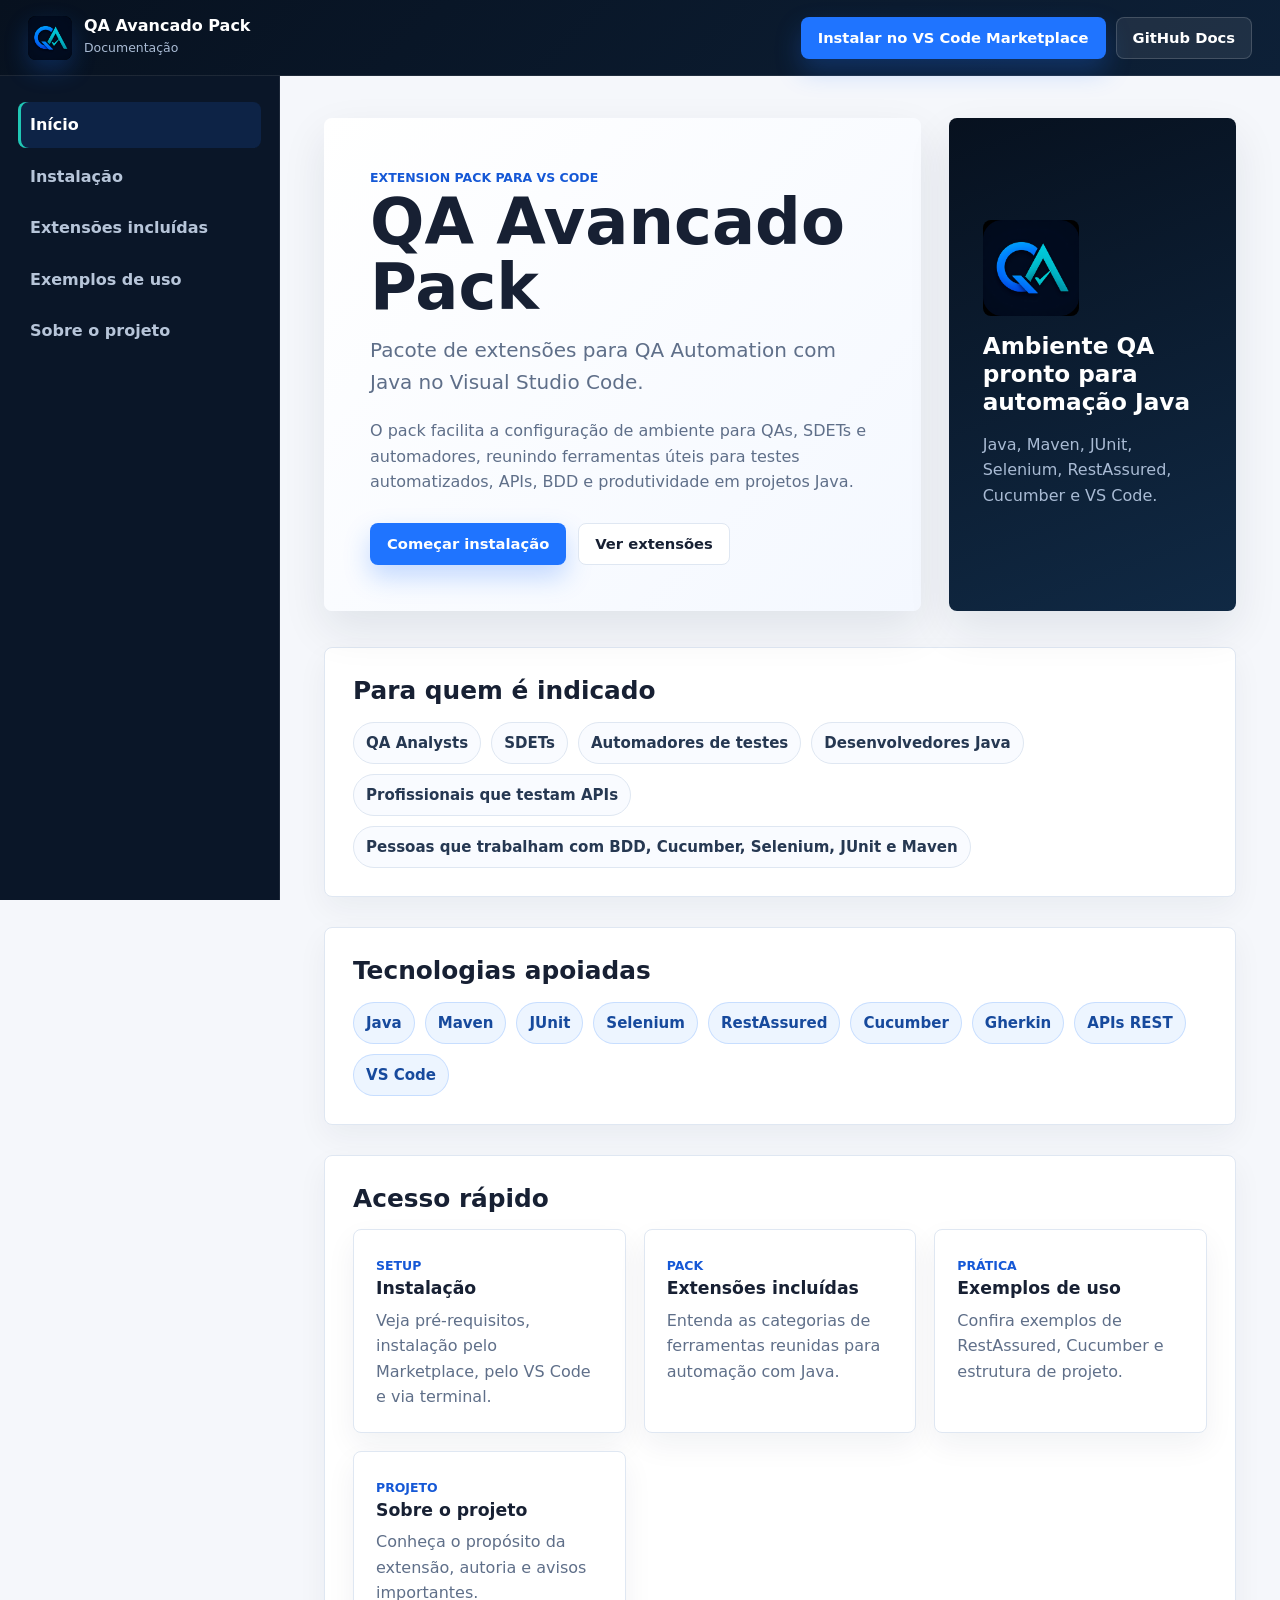
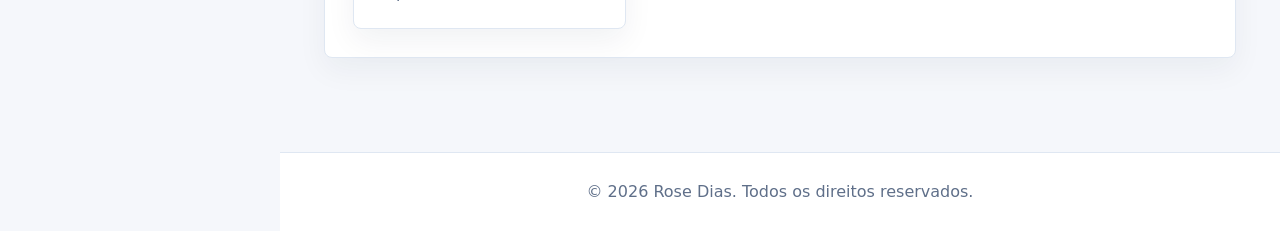
==== docs/index.html @ 57918c73 "site doc" ====
<!doctype html>
<html lang="pt-BR">
<head>
  <meta charset="utf-8">
  <meta name="viewport" content="width=device-width, initial-scale=1">
  <title>QA Avancado Pack | Documentação</title>
  <meta name="description" content="Documentação pública do QA Avancado Pack para Visual Studio Code.">
  <link rel="stylesheet" href="assets/style.css">
</head>
<body>
  <header class="site-header">
    <a class="brand" href="index.html" aria-label="QA Avancado Pack">
      <img src="assets/logo.png" alt="Logo QA Avancado Pack">
      <span>
        <strong>QA Avancado Pack</strong>
        <small>Documentação</small>
      </span>
    </a>
    <nav class="top-actions" aria-label="Links principais">
      <a class="btn btn-primary" href="https://marketplace.visualstudio.com/items?itemName=SEU-PUBLISHER.qa-pack" target="_blank" rel="noopener">Instalar no VS Code Marketplace</a>
      <a class="btn btn-secondary" href="https://github.com/SEU-USUARIO/qa-pack-docs" target="_blank" rel="noopener">GitHub Docs</a>
    </nav>
    <button class="menu-toggle" type="button" aria-label="Abrir menu" aria-expanded="false">Menu</button>
  </header>

  <aside class="sidebar" id="sidebar">
    <nav aria-label="Menu da documentação">
      <a href="index.html">Início</a>
      <a href="instalacao.html">Instalação</a>
      <a href="extensoes-incluidas.html">Extensões incluídas</a>
      <a href="exemplos-de-uso.html">Exemplos de uso</a>
      <a href="sobre.html">Sobre o projeto</a>
    </nav>
  </aside>

  <main class="main-content">
    <section class="hero">
      <div class="hero-copy">
        <span class="eyebrow">Extension Pack para VS Code</span>
        <h1>QA Avancado Pack</h1>
        <p class="lead">Pacote de extensões para QA Automation com Java no Visual Studio Code.</p>
        <p>O pack facilita a configuração de ambiente para QAs, SDETs e automadores, reunindo ferramentas úteis para testes automatizados, APIs, BDD e produtividade em projetos Java.</p>
        <div class="hero-actions">
          <a class="btn btn-primary" href="instalacao.html">Começar instalação</a>
          <a class="btn btn-ghost" href="extensoes-incluidas.html">Ver extensões</a>
        </div>
      </div>
      <div class="hero-panel" aria-label="Resumo do projeto">
        <img src="assets/logo.png" alt="">
        <strong>Ambiente QA pronto para automação Java</strong>
        <span>Java, Maven, JUnit, Selenium, RestAssured, Cucumber e VS Code.</span>
      </div>
    </section>

    <section class="content-section">
      <h2>Para quem é indicado</h2>
      <div class="tag-grid">
        <span>QA Analysts</span>
        <span>SDETs</span>
        <span>Automadores de testes</span>
        <span>Desenvolvedores Java</span>
        <span>Profissionais que testam APIs</span>
        <span>Pessoas que trabalham com BDD, Cucumber, Selenium, JUnit e Maven</span>
      </div>
    </section>

    <section class="content-section">
      <h2>Tecnologias apoiadas</h2>
      <div class="tech-list">
        <span>Java</span>
        <span>Maven</span>
        <span>JUnit</span>
        <span>Selenium</span>
        <span>RestAssured</span>
        <span>Cucumber</span>
        <span>Gherkin</span>
        <span>APIs REST</span>
        <span>VS Code</span>
      </div>
    </section>

    <section class="content-section">
      <h2>Acesso rápido</h2>
      <div class="card-grid">
        <a class="card" href="instalacao.html">
          <span class="card-kicker">Setup</span>
          <h3>Instalação</h3>
          <p>Veja pré-requisitos, instalação pelo Marketplace, pelo VS Code e via terminal.</p>
        </a>
        <a class="card" href="extensoes-incluidas.html">
          <span class="card-kicker">Pack</span>
          <h3>Extensões incluídas</h3>
          <p>Entenda as categorias de ferramentas reunidas para automação com Java.</p>
        </a>
        <a class="card" href="exemplos-de-uso.html">
          <span class="card-kicker">Prática</span>
          <h3>Exemplos de uso</h3>
          <p>Confira exemplos de RestAssured, Cucumber e estrutura de projeto.</p>
        </a>
        <a class="card" href="sobre.html">
          <span class="card-kicker">Projeto</span>
          <h3>Sobre o projeto</h3>
          <p>Conheça o propósito da extensão, autoria e avisos importantes.</p>
        </a>
      </div>
    </section>
  </main>

  <footer class="site-footer">© 2026 Rose Dias. Todos os direitos reservados.</footer>
  <script src="assets/script.js"></script>
</body>
</html>
---- docs/assets/style.css ----
:root {
  --bg: #f5f7fb;
  --surface: #ffffff;
  --surface-soft: #eef5ff;
  --ink: #172033;
  --muted: #5f6f89;
  --line: #dfe7f2;
  --navy: #07111f;
  --navy-2: #0d2037;
  --blue: #1f74ff;
  --blue-dark: #1558d6;
  --teal: #20c7b5;
  --shadow: 0 18px 45px rgba(16, 33, 60, 0.09);
  --sidebar-width: 280px;
  --header-height: 76px;
}

* {
  box-sizing: border-box;
}

html {
  scroll-behavior: smooth;
}

body {
  margin: 0;
  min-height: 100vh;
  background: var(--bg);
  color: var(--ink);
  font-family: Inter, ui-sans-serif, system-ui, -apple-system, BlinkMacSystemFont, "Segoe UI", sans-serif;
  line-height: 1.6;
}

a {
  color: inherit;
  text-decoration: none;
}

img {
  display: block;
  max-width: 100%;
}

/* Header */
.site-header {
  position: fixed;
  top: 0;
  right: 0;
  left: 0;
  z-index: 20;
  display: flex;
  align-items: center;
  justify-content: space-between;
  gap: 20px;
  min-height: var(--header-height);
  padding: 14px 28px;
  background: linear-gradient(135deg, var(--navy), var(--navy-2));
  border-bottom: 1px solid rgba(255, 255, 255, 0.09);
  color: #ffffff;
}

.brand {
  display: inline-flex;
  align-items: center;
  gap: 12px;
  min-width: 220px;
}

.brand img {
  width: 44px;
  height: 44px;
  border-radius: 8px;
  box-shadow: 0 10px 24px rgba(31, 116, 255, 0.24);
}

.brand strong,
.brand small {
  display: block;
}

.brand strong {
  font-size: 1rem;
  line-height: 1.15;
}

.brand small {
  color: #a9bbd4;
  font-size: 0.78rem;
  margin-top: 2px;
}

.top-actions {
  display: flex;
  align-items: center;
  justify-content: flex-end;
  gap: 10px;
}

.btn {
  display: inline-flex;
  align-items: center;
  justify-content: center;
  min-height: 42px;
  border: 1px solid transparent;
  border-radius: 8px;
  padding: 10px 16px;
  font-weight: 700;
  font-size: 0.92rem;
  line-height: 1.2;
  transition: transform 160ms ease, background 160ms ease, border-color 160ms ease, color 160ms ease;
}

.btn:hover {
  transform: translateY(-1px);
}

.btn-primary {
  background: var(--blue);
  color: #ffffff;
  box-shadow: 0 12px 26px rgba(31, 116, 255, 0.25);
}

.btn-primary:hover {
  background: var(--blue-dark);
}

.btn-secondary,
.btn-ghost {
  background: rgba(255, 255, 255, 0.08);
  border-color: rgba(255, 255, 255, 0.16);
  color: #ffffff;
}

.btn-secondary:hover,
.btn-ghost:hover {
  background: rgba(255, 255, 255, 0.14);
}

.menu-toggle {
  display: none;
  min-height: 40px;
  border: 1px solid rgba(255, 255, 255, 0.18);
  border-radius: 8px;
  padding: 9px 12px;
  background: rgba(255, 255, 255, 0.08);
  color: #ffffff;
  font: inherit;
  font-weight: 700;
}

/* Sidebar */
.sidebar {
  position: fixed;
  top: var(--header-height);
  bottom: 0;
  left: 0;
  z-index: 15;
  width: var(--sidebar-width);
  padding: 26px 18px;
  overflow-y: auto;
  background: #0a1628;
  border-right: 1px solid rgba(255, 255, 255, 0.08);
}

.sidebar nav {
  display: grid;
  gap: 6px;
}

.sidebar a {
  display: flex;
  align-items: center;
  min-height: 44px;
  border-radius: 8px;
  padding: 10px 12px;
  color: #b7c5d9;
  font-weight: 700;
}

.sidebar a:hover,
.sidebar a.is-active {
  background: rgba(31, 116, 255, 0.14);
  color: #ffffff;
}

.sidebar a.is-active {
  box-shadow: inset 3px 0 0 var(--teal);
}

/* Main */
.main-content {
  width: min(1180px, calc(100% - var(--sidebar-width)));
  margin-left: var(--sidebar-width);
  padding: calc(var(--header-height) + 42px) 44px 64px;
}

.hero {
  display: grid;
  grid-template-columns: minmax(0, 1.35fr) minmax(280px, 0.65fr);
  align-items: stretch;
  gap: 28px;
  margin-bottom: 36px;
}

.hero-copy {
  padding: 46px;
  border-radius: 8px;
  background: linear-gradient(135deg, #ffffff 0%, #f4f8ff 100%);
  box-shadow: var(--shadow);
}

.eyebrow,
.card-kicker {
  color: var(--blue-dark);
  font-size: 0.78rem;
  font-weight: 800;
  letter-spacing: 0;
  text-transform: uppercase;
}

h1,
h2,
h3,
p {
  margin-top: 0;
}

h1 {
  max-width: 760px;
  margin-bottom: 14px;
  font-size: clamp(2.25rem, 5vw, 4.25rem);
  line-height: 1.02;
}

h2 {
  margin-bottom: 16px;
  font-size: 1.55rem;
  line-height: 1.2;
}

h3 {
  margin-bottom: 8px;
  font-size: 1.08rem;
  line-height: 1.25;
}

.lead {
  color: #24344f;
  font-size: 1.25rem;
}

.hero-copy p,
.page-title p,
.content-section p {
  color: var(--muted);
}

.hero-actions {
  display: flex;
  flex-wrap: wrap;
  gap: 12px;
  margin-top: 28px;
}

.hero-actions .btn-ghost {
  background: #ffffff;
  border-color: var(--line);
  color: var(--ink);
}

.hero-panel {
  display: grid;
  align-content: center;
  justify-items: start;
  gap: 16px;
  min-height: 320px;
  border-radius: 8px;
  padding: 34px;
  background: linear-gradient(160deg, #07111f, #102944);
  color: #ffffff;
  box-shadow: var(--shadow);
}

.hero-panel img {
  width: 96px;
  height: 96px;
  border-radius: 8px;
}

.hero-panel strong {
  font-size: 1.45rem;
  line-height: 1.2;
}

.hero-panel span {
  color: #a9bbd4;
}

.page-content {
  max-width: 1040px;
}

.page-title {
  margin-bottom: 28px;
  padding-bottom: 24px;
  border-bottom: 1px solid var(--line);
}

.page-title h1 {
  font-size: clamp(2.2rem, 4vw, 3.4rem);
}

.content-section {
  margin-bottom: 30px;
  padding: 28px;
  border: 1px solid var(--line);
  border-radius: 8px;
  background: var(--surface);
  box-shadow: 0 12px 30px rgba(16, 33, 60, 0.05);
}

.callout {
  border-color: rgba(31, 116, 255, 0.22);
  background: var(--surface-soft);
}

.note {
  margin-top: 16px;
  margin-bottom: 0;
  font-size: 0.95rem;
}

.check-list,
.steps {
  color: var(--muted);
}

.check-list {
  display: grid;
  grid-template-columns: repeat(auto-fit, minmax(220px, 1fr));
  gap: 12px;
}

.check-list span {
  min-height: 46px;
  border: 1px solid var(--line);
  border-radius: 8px;
  padding: 11px 12px;
  background: #fbfdff;
  font-weight: 700;
}

.steps {
  margin-bottom: 0;
  padding-left: 22px;
}

.steps li + li {
  margin-top: 8px;
}

.author-box {
  display: flex;
  align-items: center;
  gap: 16px;
}

.author-box img {
  width: 58px;
  height: 58px;
  border-radius: 8px;
}

.author-box strong,
.author-box span {
  display: block;
}

.author-box span {
  color: var(--muted);
}

/* Cards */
.card-grid {
  display: grid;
  grid-template-columns: repeat(auto-fit, minmax(230px, 1fr));
  gap: 18px;
}

.card {
  min-height: 170px;
  border: 1px solid var(--line);
  border-radius: 8px;
  padding: 22px;
  background: #ffffff;
  box-shadow: 0 12px 30px rgba(16, 33, 60, 0.06);
  transition: transform 160ms ease, border-color 160ms ease, box-shadow 160ms ease;
}

a.card:hover {
  transform: translateY(-3px);
  border-color: rgba(31, 116, 255, 0.35);
  box-shadow: var(--shadow);
}

.card p {
  margin-bottom: 0;
  color: var(--muted);
}

.tag-grid,
.tech-list {
  display: flex;
  flex-wrap: wrap;
  gap: 10px;
}

.tag-grid span,
.tech-list span {
  border: 1px solid var(--line);
  border-radius: 999px;
  padding: 8px 12px;
  background: #f9fbff;
  color: #263852;
  font-weight: 700;
  font-size: 0.94rem;
}

.tech-list span {
  border-color: rgba(31, 116, 255, 0.18);
  background: #edf5ff;
  color: #174a9d;
}

/* Tables */
.table-wrap {
  overflow-x: auto;
  border: 1px solid var(--line);
  border-radius: 8px;
}

table {
  width: 100%;
  min-width: 720px;
  border-collapse: collapse;
  background: #ffffff;
}

th,
td {
  padding: 14px 16px;
  text-align: left;
  vertical-align: top;
  border-bottom: 1px solid var(--line);
}

th {
  background: #f0f5fb;
  color: #25344d;
  font-size: 0.9rem;
}

tr:last-child td {
  border-bottom: 0;
}

td {
  color: var(--muted);
}

td:first-child {
  color: var(--ink);
  font-weight: 800;
}

/* Code Blocks */
code {
  font-family: "Cascadia Code", Consolas, "Liberation Mono", monospace;
  font-size: 0.92em;
}

p code {
  border-radius: 6px;
  padding: 2px 6px;
  background: #eef4ff;
  color: #1558d6;
}

pre {
  margin: 0;
  overflow-x: auto;
  border-radius: 8px;
  padding: 20px;
  background: #07111f;
  color: #dbeafe;
  box-shadow: inset 0 0 0 1px rgba(255, 255, 255, 0.08);
}

pre code {
  display: block;
  min-width: max-content;
  line-height: 1.65;
}

.site-footer {
  margin-left: var(--sidebar-width);
  padding: 26px 44px;
  border-top: 1px solid var(--line);
  background: #ffffff;
  color: var(--muted);
  text-align: center;
}

/* Responsive */
@media (max-width: 980px) {
  .site-header {
    flex-wrap: wrap;
    padding: 12px 18px;
  }

  .brand {
    min-width: 0;
  }

  .top-actions {
    order: 3;
    width: 100%;
    justify-content: flex-start;
    overflow-x: auto;
    padding-bottom: 2px;
  }

  .top-actions .btn {
    flex: 0 0 auto;
  }

  .menu-toggle {
    display: inline-flex;
    align-items: center;
    justify-content: center;
  }

  .sidebar {
    top: 132px;
    width: 100%;
    max-height: calc(100vh - 132px);
    transform: translateX(-100%);
    transition: transform 180ms ease;
  }

  .sidebar.is-open {
    transform: translateX(0);
  }

  .sidebar nav {
    gap: 8px;
  }

  .main-content,
  .site-footer {
    width: 100%;
    margin-left: 0;
  }

  .main-content {
    padding: 170px 20px 44px;
  }

  .hero {
    grid-template-columns: 1fr;
  }

  .hero-copy,
  .hero-panel,
  .content-section {
    padding: 24px;
  }
}

@media (max-width: 560px) {
  .site-header {
    gap: 12px;
  }

  .brand img {
    width: 40px;
    height: 40px;
  }

  .brand strong {
    font-size: 0.92rem;
  }

  .top-actions {
    display: grid;
    grid-template-columns: 1fr;
  }

  .btn {
    width: 100%;
  }

  .sidebar {
    top: 184px;
    max-height: calc(100vh - 184px);
  }

  .main-content {
    padding: 220px 16px 36px;
  }

  .hero-copy,
  .hero-panel,
  .content-section,
  .card {
    padding: 20px;
  }

  .hero-panel {
    min-height: 260px;
  }

  .card-grid,
  .check-list {
    grid-template-columns: 1fr;
  }

  .site-footer {
    padding: 22px 16px;
  }
}
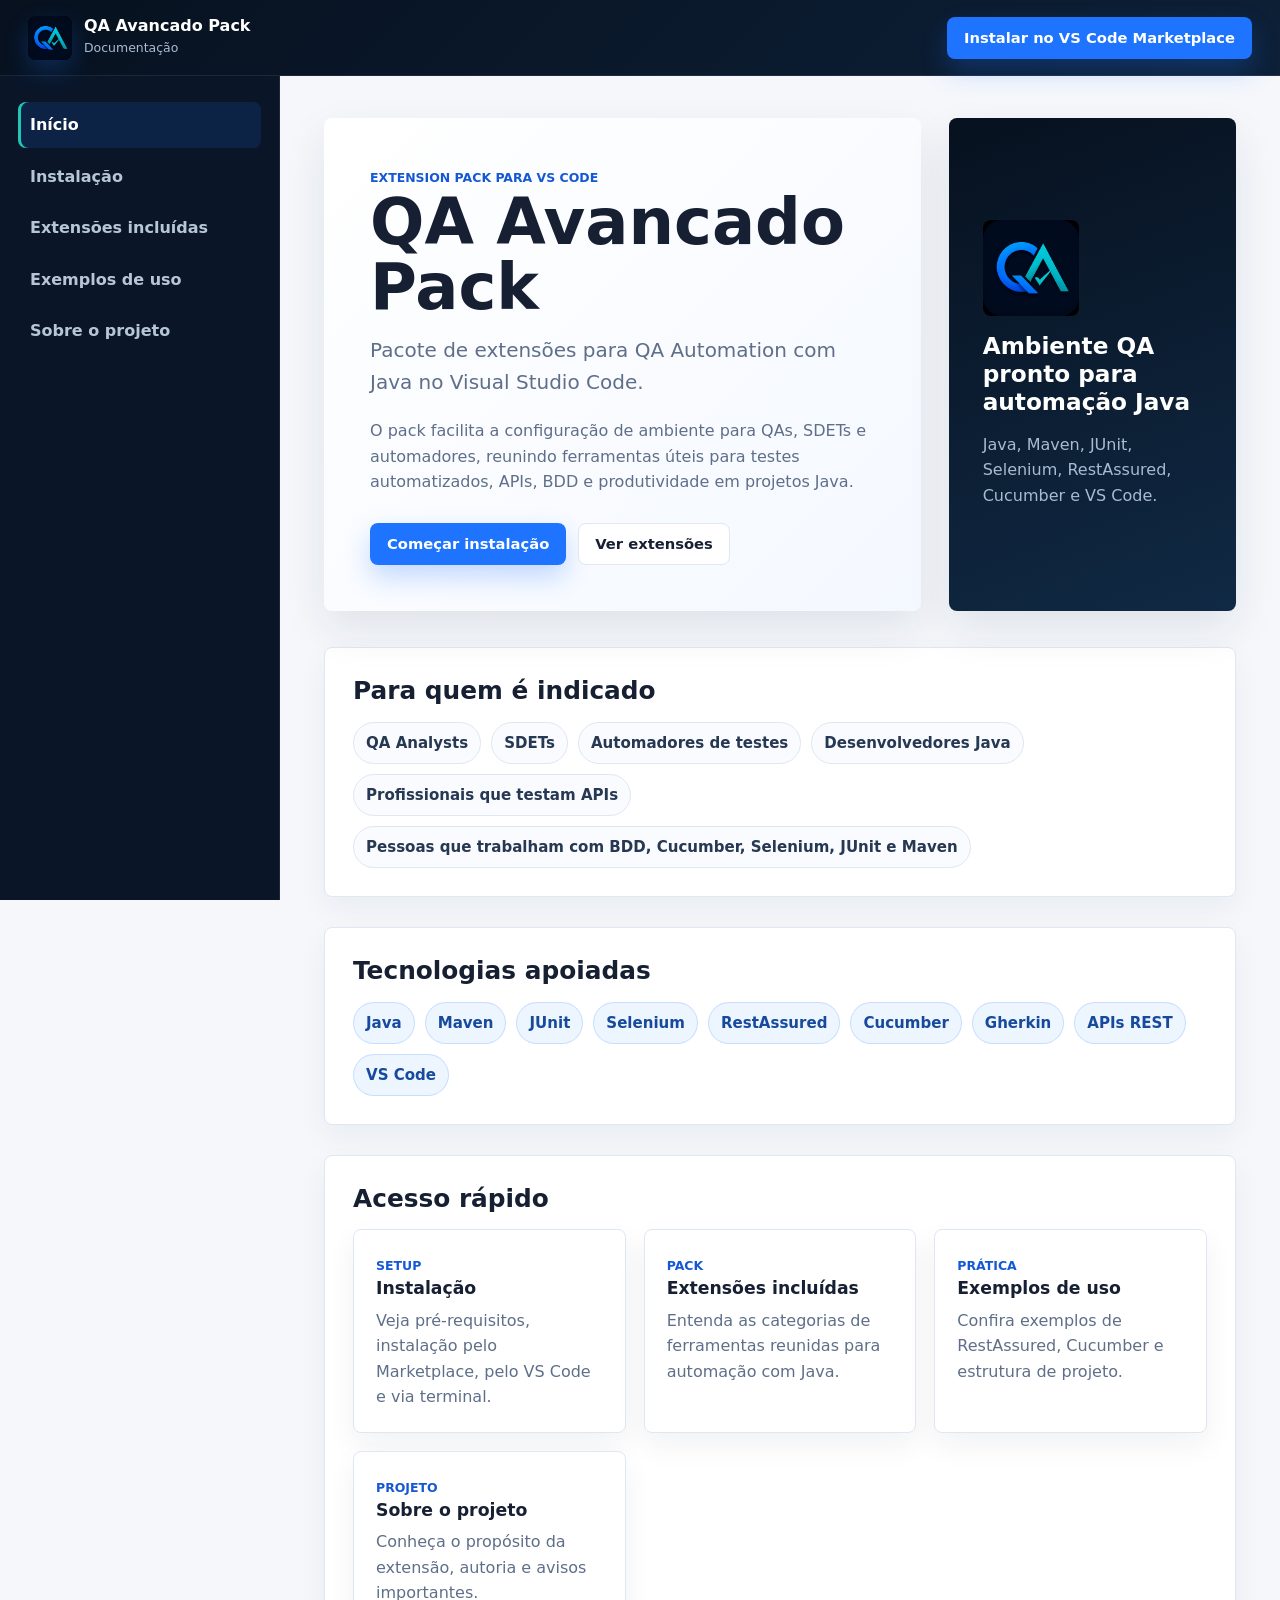
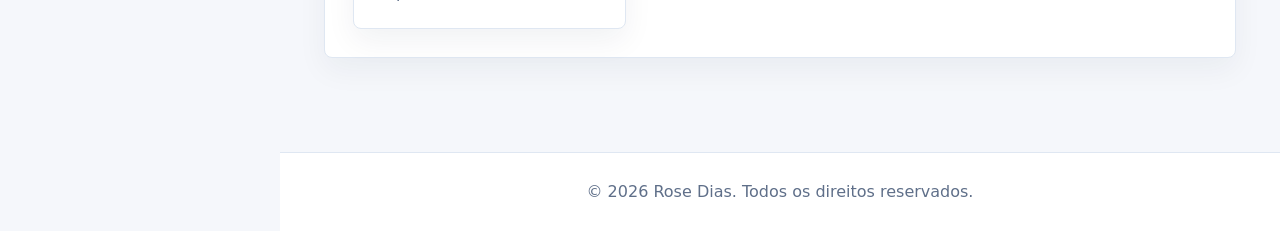
==== commit 5d0ecee3: "update" ====
--- a/docs/index.html
+++ b/docs/index.html
@@ -18,7 +18,6 @@
     </a>
     <nav class="top-actions" aria-label="Links principais">
       <a class="btn btn-primary" href="https://marketplace.visualstudio.com/items?itemName=SEU-PUBLISHER.qa-pack" target="_blank" rel="noopener">Instalar no VS Code Marketplace</a>
-      <a class="btn btn-secondary" href="https://github.com/SEU-USUARIO/qa-pack-docs" target="_blank" rel="noopener">GitHub Docs</a>
     </nav>
     <button class="menu-toggle" type="button" aria-label="Abrir menu" aria-expanded="false">Menu</button>
   </header>
